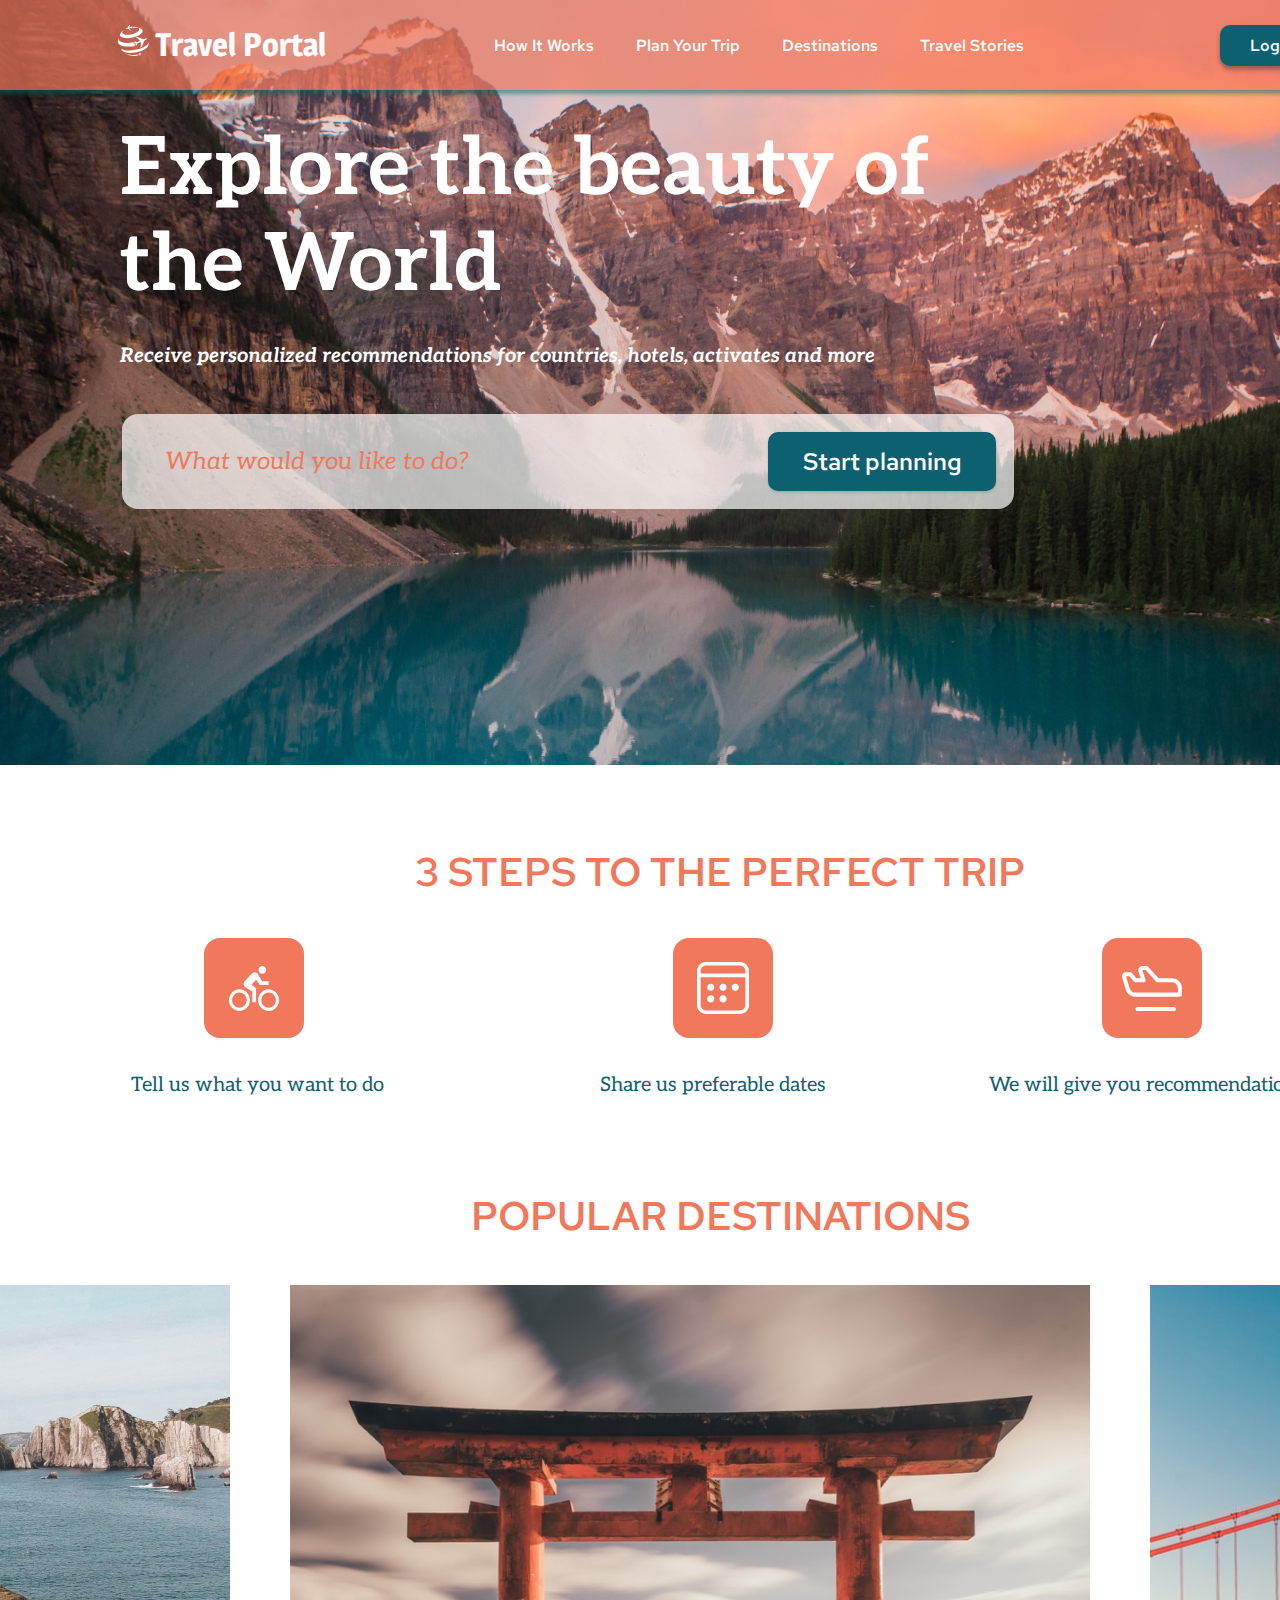
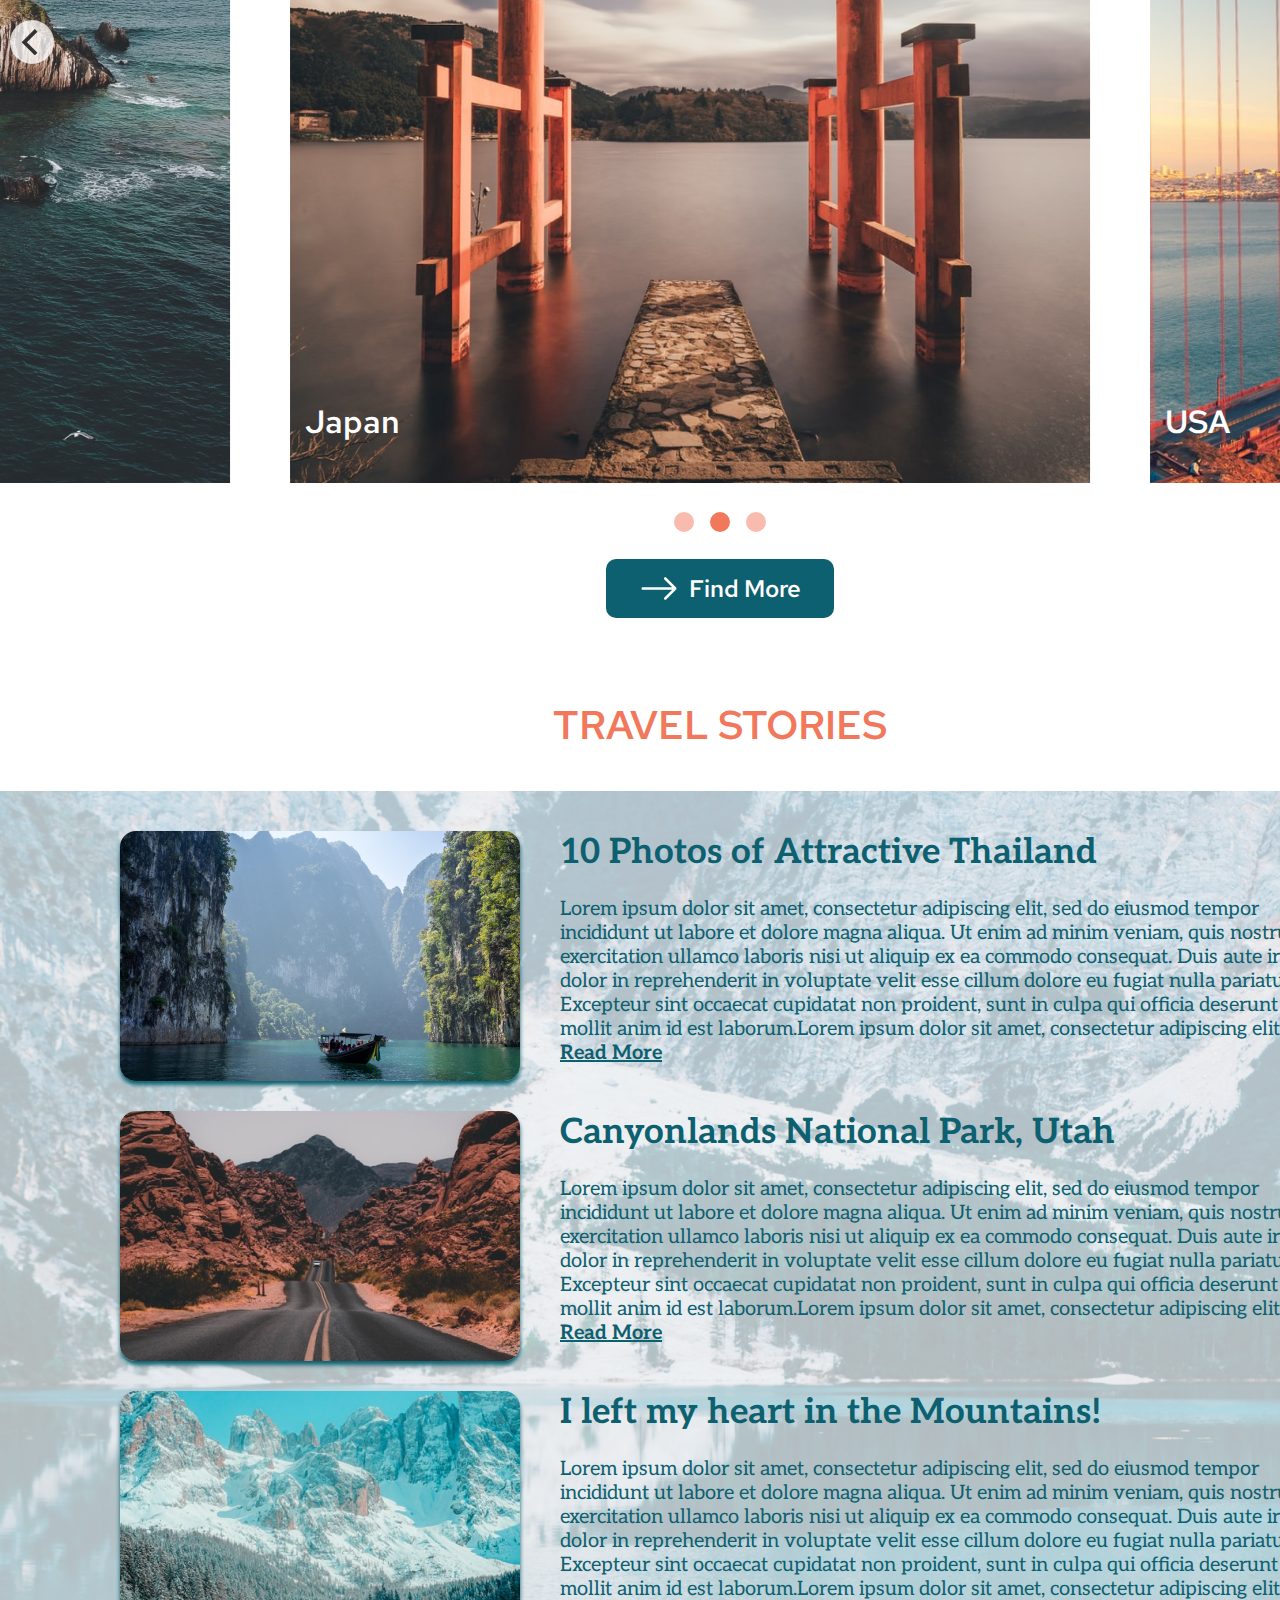
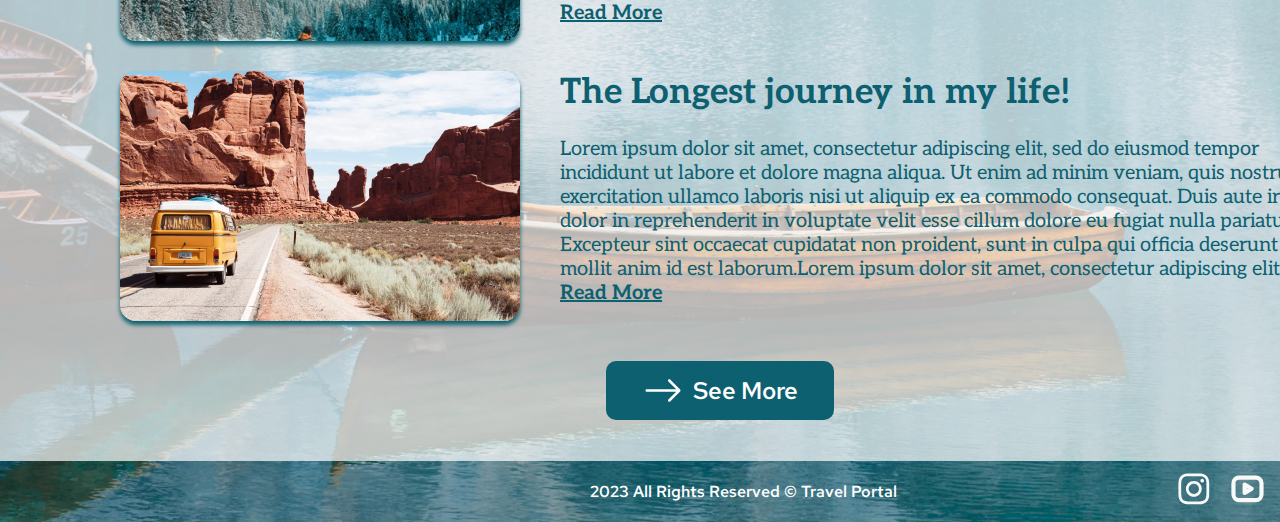
==== index.html @ 9f71432a "feat: add link to new page" ====
<!DOCTYPE html>
<html lang="en">
<head>
    <meta charset="UTF-8">
    <meta name="viewport" content="width=device-width, initial-scale=1.0">
    <title>Travel</title>
    <link rel="stylesheet" href="./css/style.css">
    <link rel="stylesheet" href="./css/flickity.css">
</head>
<body>
    <div class="wrapper">
        <header class="header">
            <div class="container header-container">
                <a href="https://hikiman.github.io/travel/" class="logo-link">
                    <img class="logo-svg" href="/#" src="./assets/icon/logo.svg" alt="logo">Travel Portal
                </a>
                <nav class="nav">
                    <ul class="nav-list">
                        <li class="nav-item"><a href="#preview" class="nav-link">How It Works</a></li>
                        <li class="nav-item"><a href="#steps" class="nav-link">Plan Your Trip</a></li>
                        <li class="nav-item"><a href="#destinations" class="nav-link">Destinations</a></li>
                        <li class="nav-item"><a href="#stories" class="nav-link">Travel Stories</a></li>
                    </ul>
                </nav>
                <button class="button button-login">Login</button>
            </div>
            <section class="section section-preview" id="preview">
                <div class="container-preview">
                    <h1 class="title">Explore the beauty of the World</h1>
                    <p class="sub-title">Receive personalized recommendations for countries, hotels, activates and more</p>
                    <form action="" class="form-plan">
                        <fieldset class="fieldset-plan">
                            <input class="input-plan" type="search" placeholder="What would you like to do?">
                            <button class="button button-plan" type="submit">Start planning</button>
                        </fieldset>
                    </form>
                </div>
            </section>
        </header>
        <main class="main">
            <div class="container main-container">
                <section class="section section-steps" id="steps">
                    <div class="steps-container">
                        <h2 class="title-section">3 STEPS TO THE PERFECT TRIP</h2>
                        <div class="steps-block">
                            <div class="step">
                                <img class="step-img rider-img" src="./assets/icon/rider.svg" alt="bicycler">
                                <p class="step-text">Tell us what you want to do</p>
                            </div>
                            <div class="step">
                                <img class="step-img calendar-img" src="./assets/icon/calendar.svg" alt="calendar">
                                <p class="step-text">Share us preferable dates </p>
                            </div>
                            <div class="step">
                                <img class="step-img airplane-img" src="./assets/icon/airplane.svg" alt="airplane">
                                <p class="step-text airplane-text">We will give you recommendations</p>
                            </div>
                        </div>
                    </div>
                </section>
                <section class="section section-destinations" id="destinations">
                    <div class="destinations-container">
                        <h2 class="title-section">POPULAR DESTINATIONS</h2>
                        <div class="carousel" data-flickity='{ "cellAlign": "center", "contain": true, "wrapAround": true, "initialIndex": 1 }'>
                            <div class="carousel-item"><p class="name-destination">Spain</p><img src="./assets/img/destination-spain.jpg" alt="Spain" class="carousel-img"></div>
                            <div class="carousel-item"><p class="name-destination">Japan</p><img src="./assets/img/destination-japan.jpg" alt="Japan" class="carousel-img"></div>                         
                            <div class="carousel-item"><p class="name-destination">USA</p><img src="./assets/img/destination-usa.jpg" alt="USA" class="carousel-img"></div>
                        </div>
                    </div>
                    <button class="button button-end-section" onclick="window.location.href = 'https://www.travel.ru/';">
                        <img src="./assets/icon/arrow.svg" alt="Arrow icon" class="arrow-img">Find More
                    </button>
                </section>
            </div>
        </main>
        <footer class="footer">
            <h2 class="title-section">TRAVEL STORIES</h2>
            <div class="container footer-container">
                <section class="section section-stories" id="stories">
                    <div class="story-block">
                        <img src="./assets/img/stories-thailand.jpg" alt="thailand photo" class="story-img">
                        <div class="story-text">
                            <h3 class="story-title">10 Photos of Attractive Thailand</h3>
                            <p class="story-paragraph">Lorem ipsum dolor sit amet, consectetur adipiscing elit, sed do eiusmod tempor incididunt ut labore et dolore magna aliqua. Ut enim ad minim veniam, quis nostrud exercitation ullamco laboris nisi ut aliquip ex ea commodo consequat. Duis aute irure dolor in reprehenderit in voluptate velit esse cillum dolore eu fugiat nulla pariatur. Excepteur sint occaecat cupidatat non proident, sunt in culpa qui officia deserunt mollit anim id est laborum.Lorem ipsum dolor sit amet, consectetur adipiscing elit... <a href="/info.html" class="link-stories"><b>Read More</b></a></p>
                        </div>
                    </div>
                    <div class="story-block">
                        <img src="./assets/img/stories-utah.jpg" alt="utah usa photo" class="story-img">
                        <div class="story-text">
                            <h3 class="story-title">Canyonlands National Park, Utah</h3>
                            <p class="story-paragraph">Lorem ipsum dolor sit amet, consectetur adipiscing elit, sed do eiusmod tempor incididunt ut labore et dolore magna aliqua. Ut enim ad minim veniam, quis nostrud exercitation ullamco laboris nisi ut aliquip ex ea commodo consequat. Duis aute irure dolor in reprehenderit in voluptate velit esse cillum dolore eu fugiat nulla pariatur. Excepteur sint occaecat cupidatat non proident, sunt in culpa qui officia deserunt mollit anim id est laborum.Lorem ipsum dolor sit amet, consectetur adipiscing elit... <a href="/info.html" class="link-stories"><b>Read More</b></a></p>
                        </div>
                    </div>
                    <div class="story-block">
                        <img src="./assets/img/stories-mountains.jpg" alt="snow mountains photo" class="story-img">
                        <div class="story-text">
                            <h3 class="story-title">I left my heart in the Mountains!</h3>
                            <p class="story-paragraph">Lorem ipsum dolor sit amet, consectetur adipiscing elit, sed do eiusmod tempor incididunt ut labore et dolore magna aliqua. Ut enim ad minim veniam, quis nostrud exercitation ullamco laboris nisi ut aliquip ex ea commodo consequat. Duis aute irure dolor in reprehenderit in voluptate velit esse cillum dolore eu fugiat nulla pariatur. Excepteur sint occaecat cupidatat non proident, sunt in culpa qui officia deserunt mollit anim id est laborum.Lorem ipsum dolor sit amet, consectetur adipiscing elit... <a href="/info.html" class="link-stories"><b>Read More</b></a></p>
                        </div>
                    </div>
                    <div class="story-block">
                        <img src="./assets/img/stories-journey.jpg" alt="journey photo" class="story-img">
                        <div class="story-text">
                            <h3 class="story-title">The Longest journey in my life!</h3>
                            <p class="story-paragraph">Lorem ipsum dolor sit amet, consectetur adipiscing elit, sed do eiusmod tempor incididunt ut labore et dolore magna aliqua. Ut enim ad minim veniam, quis nostrud exercitation ullamco laboris nisi ut aliquip ex ea commodo consequat. Duis aute irure dolor in reprehenderit in voluptate velit esse cillum dolore eu fugiat nulla pariatur. Excepteur sint occaecat cupidatat non proident, sunt in culpa qui officia deserunt mollit anim id est laborum.Lorem ipsum dolor sit amet, consectetur adipiscing elit... <a href="/info.html" class="link-stories"><b>Read More</b></a></p>
                        </div>
                    </div>
                    <button class="button button-end-section" onclick="window.location.href = 'https://www.travel.ru/';">
                        <img src="./assets/icon/arrow.svg" alt="Arrow icon" class="arrow-img">See More
                    </button>
                </section>
                <div class="true-footer">
                    <div class="empty-block"></div>
                    <div class="rights-footer">
                        <p class="rights-text">2023 All Rights Reserved © Travel Portal</p>
                    </div>
                    <div class="social-footer">
                        <a href="https://www.instagram.com/" class="link-social">
                            <img src="./assets/icon/instagram.svg" alt="instagram logo" class="social-item">
                        </a>
                        <a href="https://www.youtube.com/" class="link-social">
                            <img src="./assets/icon/youtube.svg" alt="youtube logo" class="social-item">
                        </a>
                        <a href="https://twitter.com/" class="link-social">
                            <img src="./assets/icon/twitter.svg" alt="twitter logo" class="social-item">
                        </a>
                    </div>
                </div>
            </div>
        </footer>
    </div>
    <div class="popup">
        <div class="popup-container">
            <div class="popup-form">
                <form action="/info.html" class="login-form">
                    <h2 class="title-login">Log in to your account</h2>
                    <button class="button signin-button facebook-button">
                        <img src="./assets/icon/Facebook Logo.svg" alt="facebook logo">Sign In with Facebook
                    </button>
                    <button class="button signin-button google-button">
                        <img src="./assets/icon/Google Logo.svg" alt="google logo" >Sign In with Google
                    </button>
                    <div class="lines-block">
                        <div class="line"></div>
                        <p class="line-text">or</p>
                        <div class="line"></div>
                    </div>
                    <div class="input-block">
                        <fieldset class="input-fieldset">
                            <label for="email" class="email-label">E-mail<br>
                                <input type="email" id="email" class="input-login">
                            </label>
                            <label for="password" class="password-label">Password<br>
                                <input type="password" id="" class="input-login">
                            </label>
                            <button type="submit" class="button signin-button button-submit">Sign In</button>
                            <div class="forgot-pass-block">
                                <a href="https://www.travel.ru/" class="forgot-pass-link">Forgot Your Password?</a>
                            </div>
                        </fieldset>  
                    </div>
                    <div class="line solid-line"></div>
                    <div class="register-block">
                        <p class="register-text">
                            Don’t have an account?<a href="https://www.travel.ru/" class="register-link"> Register</a>
                        </p>
                    </div>
                </form>
            </div>
        </div>
    </div>
    <script src="./js/flickity.pkgd.min.js"></script>
    <script src="./js/popup.js"></script>
</body>
</html>
---- css/style.css ----
/* aleo-regular - latin */
@font-face {
    font-display: swap; /* Check https://developer.mozilla.org/en-US/docs/Web/CSS/@font-face/font-display for other options. */
    font-family: 'Aleo';
    font-style: normal;
    font-weight: 400;
    src: url('../assets/fonts/aleo-v12-latin-regular.woff2') format('woff2'); /* Chrome 36+, Opera 23+, Firefox 39+, Safari 12+, iOS 10+ */
  }
  /* aleo-italic - latin */
  @font-face {
    font-display: swap; /* Check https://developer.mozilla.org/en-US/docs/Web/CSS/@font-face/font-display for other options. */
    font-family: 'Aleo';
    font-style: italic;
    font-weight: 400;
    src: url('../assets/fonts/aleo-v12-latin-italic.woff2') format('woff2'); /* Chrome 36+, Opera 23+, Firefox 39+, Safari 12+, iOS 10+ */
  }
  /* aleo-700 - latin */
  @font-face {
    font-display: swap; /* Check https://developer.mozilla.org/en-US/docs/Web/CSS/@font-face/font-display for other options. */
    font-family: 'Aleo';
    font-style: normal;
    font-weight: 700;
    src: url('../assets/fonts/aleo-v12-latin-700.woff2') format('woff2'); /* Chrome 36+, Opera 23+, Firefox 39+, Safari 12+, iOS 10+ */
  }
  /* aleo-700italic - latin */
  @font-face {
    font-display: swap; /* Check https://developer.mozilla.org/en-US/docs/Web/CSS/@font-face/font-display for other options. */
    font-family: 'Aleo';
    font-style: italic;
    font-weight: 700;
    src: url('../assets/fonts/aleo-v12-latin-700italic.woff2') format('woff2'); /* Chrome 36+, Opera 23+, Firefox 39+, Safari 12+, iOS 10+ */
  }
  /* red-hat-text-500 - latin */
@font-face {
    font-display: swap; /* Check https://developer.mozilla.org/en-US/docs/Web/CSS/@font-face/font-display for other options. */
    font-family: 'Red Hat Text';
    font-style: normal;
    font-weight: 500;
    src: url('../assets/fonts/red-hat-text-v13-latin-500.woff2') format('woff2'); /* Chrome 36+, Opera 23+, Firefox 39+, Safari 12+, iOS 10+ */
  }
  /* magra-700 - latin */
@font-face {
    font-display: swap; /* Check https://developer.mozilla.org/en-US/docs/Web/CSS/@font-face/font-display for other options. */
    font-family: 'Magra';
    font-style: normal;
    font-weight: 700;
    src: url('../assets/fonts/magra-v14-latin-700.woff2') format('woff2'); /* Chrome 36+, Opera 23+, Firefox 39+, Safari 12+, iOS 10+ */
  }
/* Basic Styling */
* {
  box-sizing: border-box;
}

body {
  margin: 0;
  padding: 0;
  border: 0;
  min-height: 100vh;
}

.wrapper {
  display: flex;
  flex-flow: column wrap;
  align-items: center;
  font-family: Red Hat Text;
}

.container {
  max-width: 1440px;
}

/* Header Styling */

.header {
  width: 1440px;
  background: url(../assets/img/higher-background.jpg), lightgray -136px -141.277px / 112.222% 160.816% no-repeat;
  background-size: cover;
}

.header-container {
  display: flex;
  justify-content: center;
  align-items: center;
  height: 90px;
  background-color: rgba(242, 120, 92, 0.70);
  box-shadow: 0px 4px 4px 0px rgba(13, 96, 111, 0.50);
  color: #ffffff;
}
.logo-link {
  position: relative;
  bottom: 5px;
  right: 60px;
  display: flex;
  width: 216px;
  height: 31px;
  color: #FFF;
  font-family: Magra;
  font-size: 32px;
  font-style: normal;
  font-weight: 600;
  line-height: normal;
  text-decoration: none;
}
.logo-svg {
  margin-right: 6px;
}
.nav-list {
  position: relative;
  left: 60px;
  display: flex;
  justify-content: center;
  list-style-type: none;
  
}

.nav-item {
  margin-right: 42px;
}

.nav-item:last-child {
  margin-right: 196px;
}

.nav-link {
  color:#FFF;
  font-size: 16px;
  font-style: normal;
  font-weight: 500;
  line-height: normal;
  text-decoration: none;
}

.logo-link:active, .nav-link:active, .button:active { /* Activated links and buttons style */
  opacity: .75;
}

.button { /* General button properties */
  border: none;
  border-radius: 10px;
  background: #0D606F;
  text-align: center;
  color: #FFF;
  font-family: Red Hat Text;
}

.button-login {
  position: relative;
  left: 60px;
  width: 103px;
  padding: 10px 30px;
  box-shadow: 0px 2px 3px 0px rgba(13, 96, 111, 0.16), 0px 4px 4px 0px rgba(0, 0, 0, 0.25);
  font-size: 16px;
  font-style: normal;
  font-weight: 500;
  line-height: normal;
}

.section-preview {
  display: flex;
  flex-flow:column wrap;
  height: 675px;
  font-family: Aleo;

}
.container-preview {
  width: 892px;
  height: 422px;
  margin: 32px 428px 221px 120px;
}

.title {
  margin: 0 auto 30px;
  max-width: 892px;
  color: #FFF;
  font-size: 80px;
  font-style: normal;
  font-weight: 700;
  line-height: 96px;
}

.sub-title {
  margin: 0 auto 46px;
  color: #FFF;
  font-size: 20px;
  font-style: italic;
  font-weight: 700;
  line-height: normal;
}

::placeholder { /* Chrome, Firefox, Opera, Safari 10.1+ */
  color: #F2785C;
  opacity: 1; /* Firefox */
  position: relative;
  left: 41px;
}

:-ms-input-placeholder { /* Internet Explorer 10-11 */
  color: #F2785C;
}

::-ms-input-placeholder { /* Microsoft Edge */
  color: #F2785C;
}

.fieldset-plan {
  display: flex;
  align-items: center;
  padding: 0;
  border: none;
}
.input-plan {
  display: flex;
  width: 892px;
  height: 95px;
  flex-shrink: 0;
  border: none;
  border-radius: 16px;
  background: rgba(255, 255, 255, 0.70);
  color: #F2785C;
  font-family: Aleo;
  font-size: 24px;
  font-style: italic;
  font-weight: 400;
  line-height: normal;
}

.button-plan {
  position: relative;
  right: 246px;
  display: flex;
  width: 228px;
  height: 59px;
  padding: 10px 32px;
  justify-content: center;
  align-items: center;
  gap: 10px;
  flex-shrink: 0;
  color: #FFF;
  font-size: 24px;
  font-style: normal;
  font-weight: 500;
  line-height: normal;
  box-shadow: 0px 2px 3px 0px rgba(13, 96, 111, 0.16), 0px 0px 3px 0px rgba(13, 96, 111, 0.08);
}

/* Styling main sections */

.main {
  width:1440px;
}
.section-steps {
  height: 424px;
  background-color: #FFF;
}

.steps-container {
  position: relative;
  left: 131px;
  top: 80px;
  width: 1177px;
  height: 247px;
}

.title-section {
  margin: 0 auto 40px;
  color: #F2785C;
  text-align: center;
  font-family: Red Hat Text;
  font-size: 40px;
  font-style: normal;
  font-weight: 500;
  line-height: normal;
}

.steps-block {
  display: flex;
}

.step-img {
  margin: 0 296px 30px 73px;
}

.airplane-img {
  position:relative;
  right: 40px;
}

.step-text {
  margin: 0;
  color: #0D606F;
  font-family: Aleo;
  font-size: 20px;
  font-style: normal;
  font-weight: 400;
  line-height: normal;
}

.airplane-text {
  position: relative;
  right: 80px;
}

.section-destinations {
  height: 1029px;
}

.destinations-container {
  height: 930px;
}

.destinations-container .title-section {
  margin-bottom: 0;
}

.carousel {
  height: 800px;
}

.carousel-item {
  margin-left:0;
}

.carousel-img {
  margin-right: 60px;
}

.name-destination {
  position: relative;
  top: 758px;
  left: 15px;
  margin: 0;
  padding: 0;
  color: #FFF;
  font-family: Red Hat Text;
  font-size: 32px;
  font-style: normal;
  font-weight: 500;
  line-height: normal;
}

.button-end-section {
  display: flex;
  justify-content: center;
  align-items: center;
  margin: 40px auto 0;
  width: 228px;
  height: 59px;
  font-size: 24px;
  font-style: normal;
  font-weight: 500;
  line-height: normal;
}

.arrow-img {
  margin-right: 10px;
}

/* Footer + last section styling */

.footer .title-section {
  margin-top: 80px;
}

.footer-container {
  width: 1440px;
  height: 1331px;
  background: url(../assets/img/lower-background.jpg),lightgray 0px -619.46px / 100% 162.428% no-repeat;
  background-size: cover;
}

.section-stories {
  height: 1270px;
  background-color: rgba(255, 255, 255, 0.70);
}

.story-block {
  display: flex;
  flex-flow: row nowrap;
  margin: 0 125px 30px 120px;
  width: 1200px;
  height: 250px;
}

.story-text {
  margin-left: 40px;
  color: #0D606F;
  font-family: Aleo;
  font-style: normal;
  line-height: normal;
  font-weight: 400;
}

.story-title {
  font-size: 35px;
  margin: 0 auto 24px;
}

.story-img {
  border-radius: 16px;
  box-shadow: 0px 4px 4px 0px #0D606F;
}
.story-block {
  position: relative;
  top: 40px;
}

.story-paragraph {
  width: 760px;
  height: 184px;
  font-size: 20px;
  margin: 0 auto 0;
}

.link-stories {
  color: #0D606F;
}

.section-stories .button-end-section {
  position: relative;
  top: 40px;
}

.true-footer {
  display: flex;
  align-items: center;
  height: 61px;
}

.empty-block {
  width: 590px;
  height: 61px;
}

.rights-footer {
  width: 320px;
  margin-right: 268px;
}
.rights-text {
  width: 320px;
  color: #FFF;
  font-family: Red Hat Text;
  font-size: 16px;
  font-style: normal;
  font-weight: 500;
  line-height: normal;
}

.social-footer {
  display: flex;
  flex-flow: row nowrap;
  align-items: center;
  width: 141px;
  height: 34px; 
}

.social-item {
  margin-right: 20px;
}

.popup {
  position: fixed;
  top: 0;
  left: 0;
  width: 100%;
  height: 100%;
  background-color: rgba(0, 0, 0, 0.8);
  opacity: 0;
  visibility: hidden;
  transition: all 0.8s ease 0s;
  pointer-events: none;
}

.popup.open {
  opacity: 1;
  visibility: visible;
  pointer-events: all;
}

.popup-container {
  min-height: 100%;
  display: flex; 
  align-items: center;
  justify-content: center;
}

.login-form {
  width: 560px;
}

.popup-form {
  display: flex;
  flex-direction: column;
  align-items: center;
  width: 650px;
  height: 660px;
  border-radius: 16px;
  background: linear-gradient(180deg, #FFF 0%, #6ba0a8 100%);
  box-shadow: 0px 4px 4px 0px rgba(0, 0, 0, 0.25);
  color: #0D606F;
  font-family: Aleo;
}

.title-login {
  margin: 25px auto 30px;
  font-size: 32px;
  font-style: normal;
  font-weight: 700;
  line-height: normal;
  text-align: center;
}

.signin-button {
  display: flex;
  justify-content: center;
  align-items: center;
  gap: 15px;
  width: 560px;
  height: 56px;
  border: none;
  border-radius: 10px;
  box-shadow: 0px 2px 3px 0px rgba(13, 96, 111, 0.16), 0px 0px 3px 0px rgba(13, 96, 111, 0.08);
  font-family: Red Hat Text;
  font-size: 20px;
  font-style: normal;
  font-weight: 400;
  line-height: normal;
}

.facebook-button {
  margin-bottom: 20px;
  background: #1877F2;
  color: #FFF;
}

.google-button {
  margin-bottom: 30px;
  background: #FFF;
  color: #0D606F;
}

.lines-block {
  width: 560px;
  height: 24px;
  margin-bottom: 10px;
  display: flex;
  align-items: center;
}

.line {
  width: 261px;
  height: 1px;
  background: rgba(13, 96, 111, 0.50);
}

.line-text {
  width: 20px;
  margin: 0 9px 0;
  color: rgba(13, 96, 111, 0.50);
  font-family: Aleo;
  font-size: 20px;
  font-style: normal;
  font-weight: 700;
  line-height: normal;
}

.input-block {
  display: flex;
  flex-direction: column;
}

.input-fieldset {
  border: none;
  padding: 0;
}

.email-label, .password-label {
  display: block;
  margin: 0 auto 20px;
}

.input-login {
  margin: 5px 0 0 0;
  width: 560px;
  height: 54px;
  border: none;
  border-radius: 10px;
  background: #FFF;
  box-shadow: 0px 2px 3px 0px rgba(13, 96, 111, 0.16) inset, 0px 0px 3px 0px rgba(13, 96, 111, 0.08) inset;
}

.button-submit {
  position: relative;
  top: 5px;
}

.forgot-pass-block {
  display: flex;
  justify-content: center;
  margin: 20px auto 26px;
}

.forgot-pass-link {
  color: #0D606F;
  text-shadow: 0px 2px 3px 0px rgba(255, 255, 255, 0.16);
  font-family: Aleo;
  font-size: 15px;
  font-style: normal;
  font-weight: 700;
  line-height: normal;
  text-decoration-line: underline;
}

.solid-line {
  width: 560px;
  background: rgba(13, 96, 111, 0.50);
}

.register-block {
  display: flex;
  justify-content: center;
}

.register-link {
  color: rgba(13, 96, 111, 0.50);
  text-shadow: 0px 2px 3px 0px rgba(255, 255, 255, 0.16);
  font-family: Aleo;
  font-size: 15px;
  font-style: normal;
  font-weight: 700;
  line-height: normal;
}
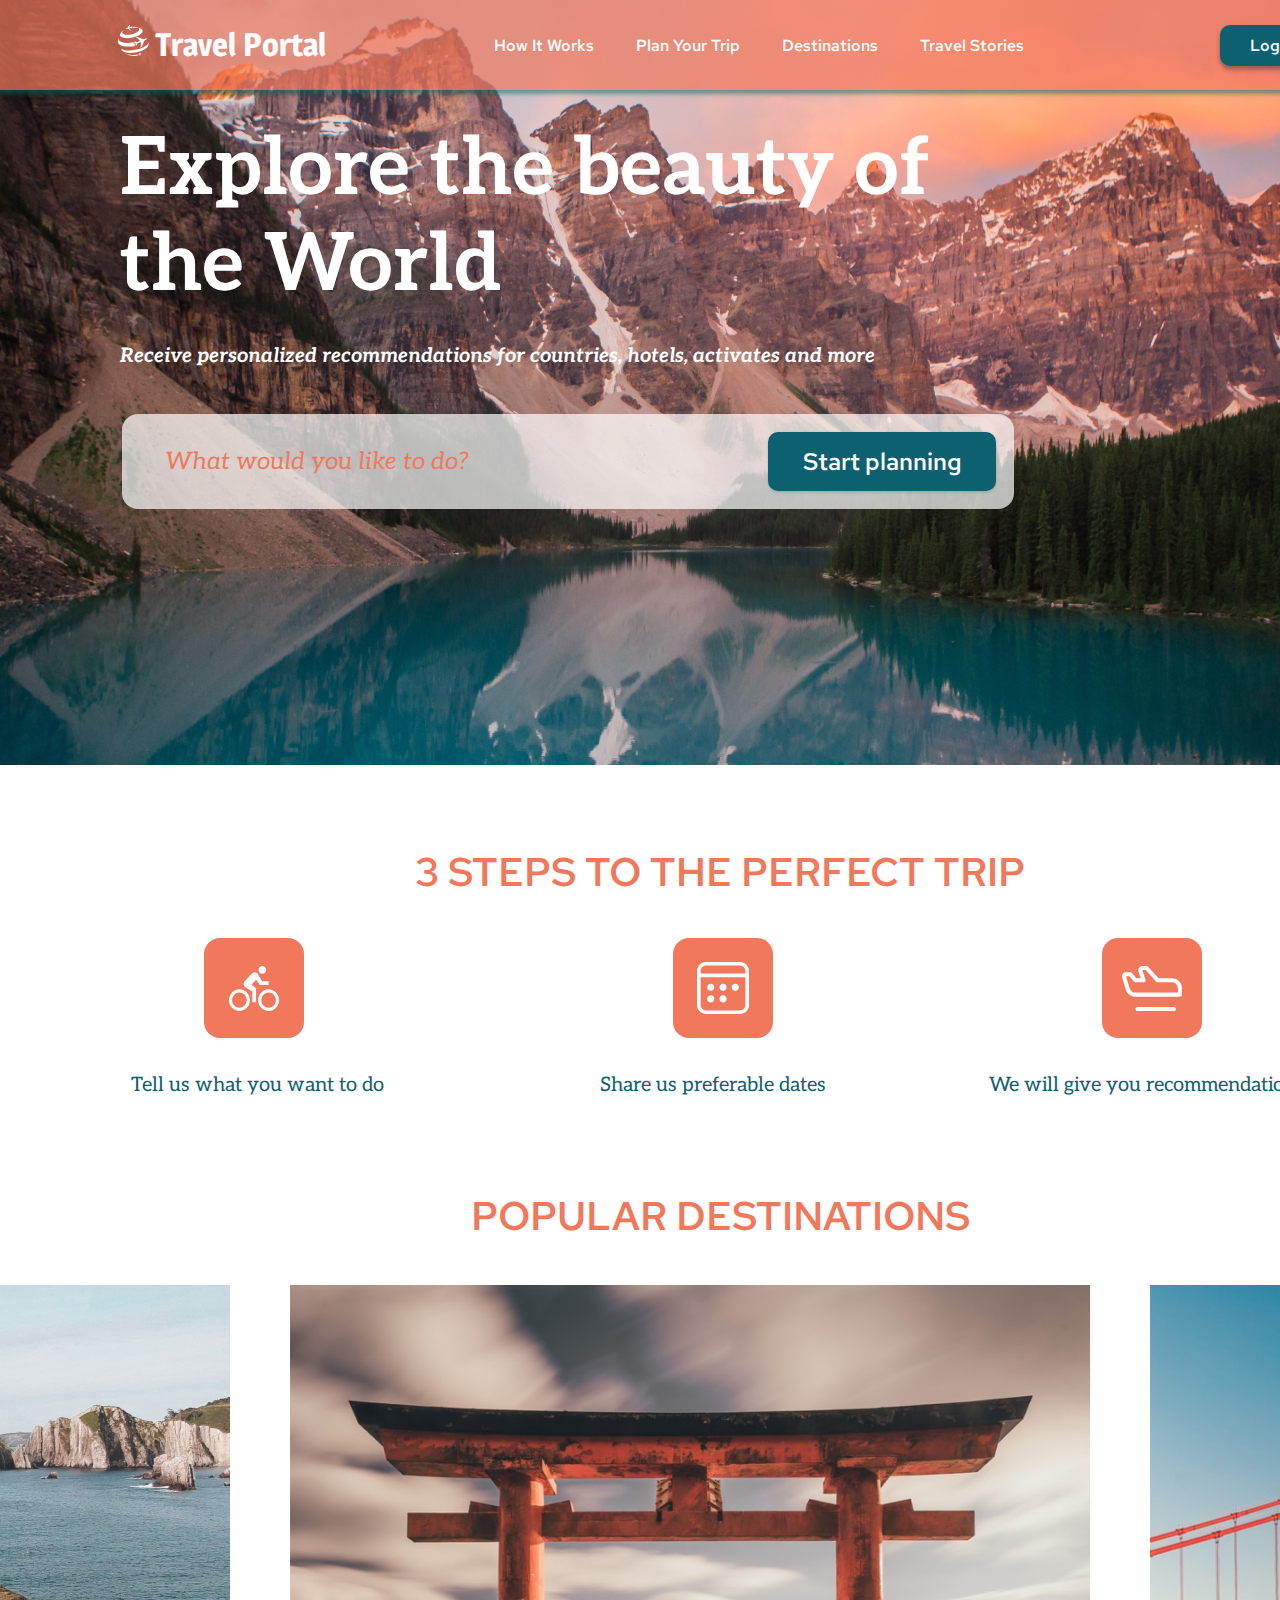
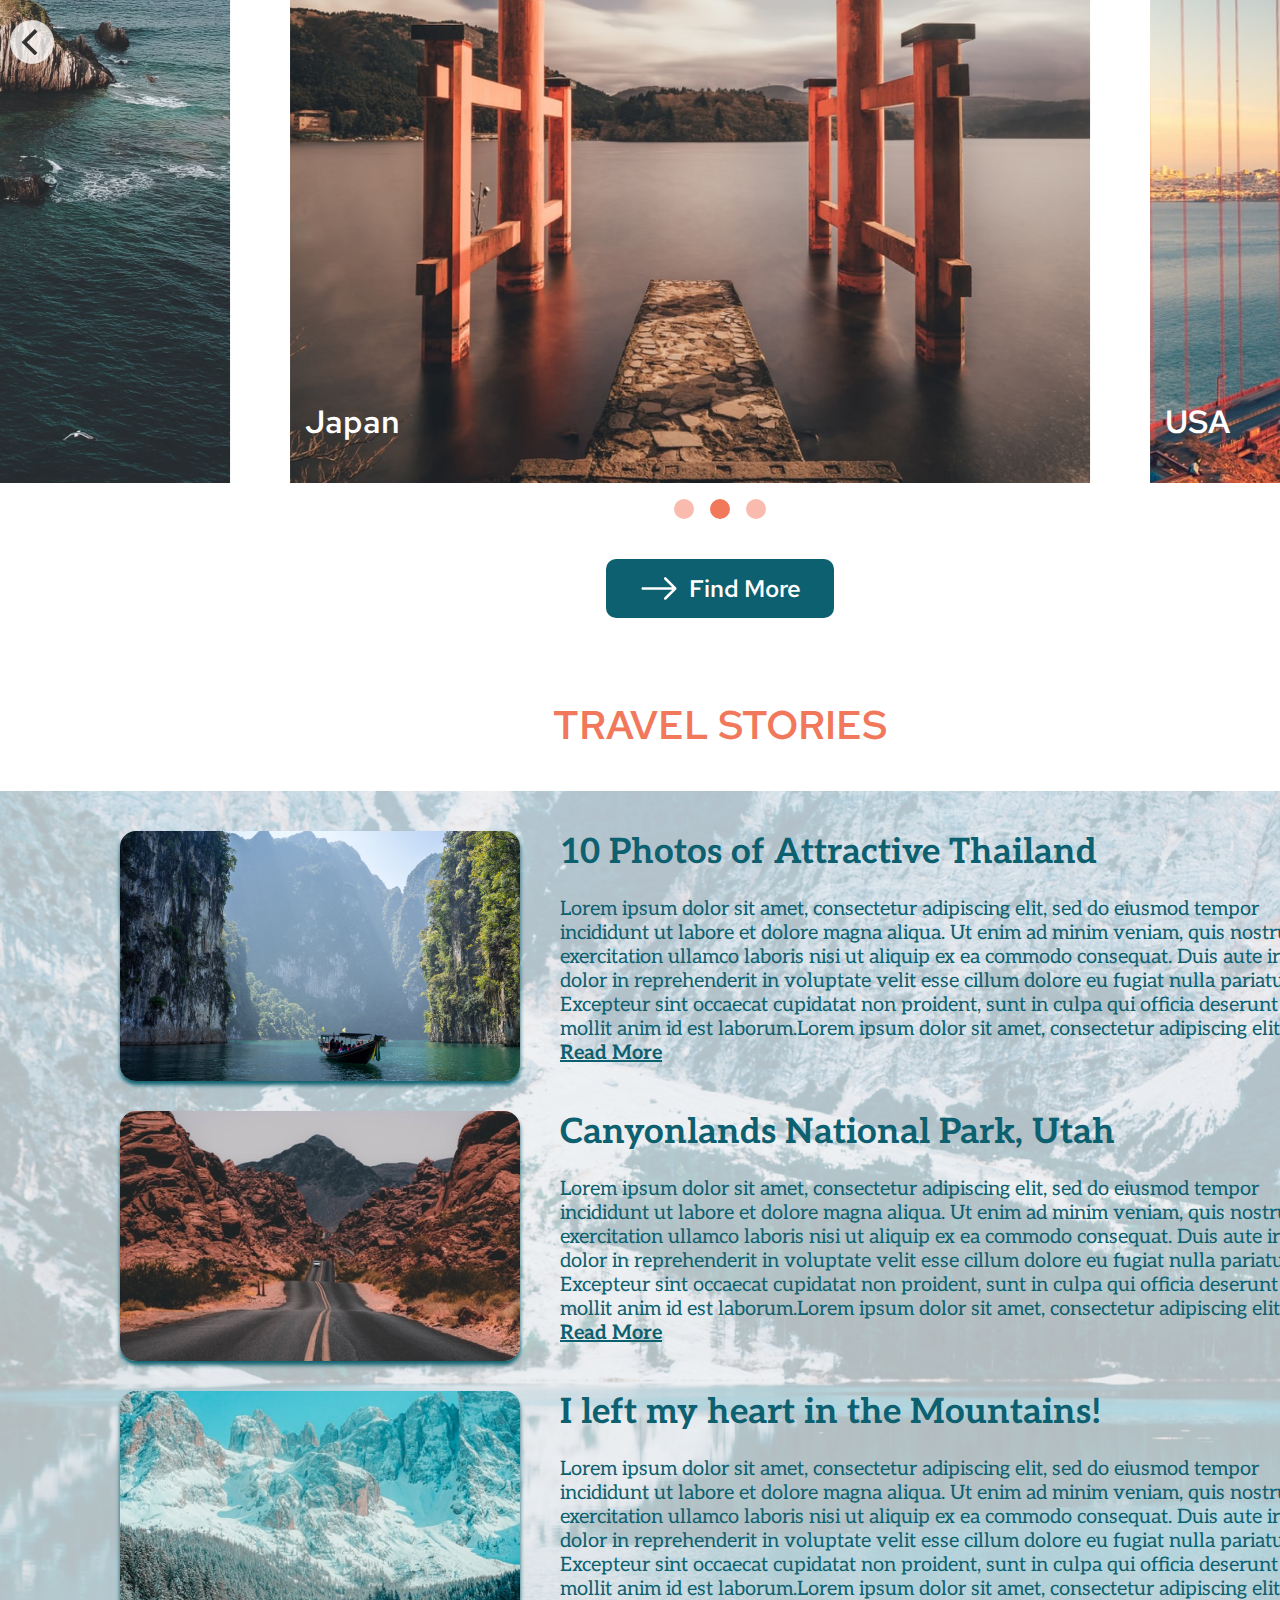
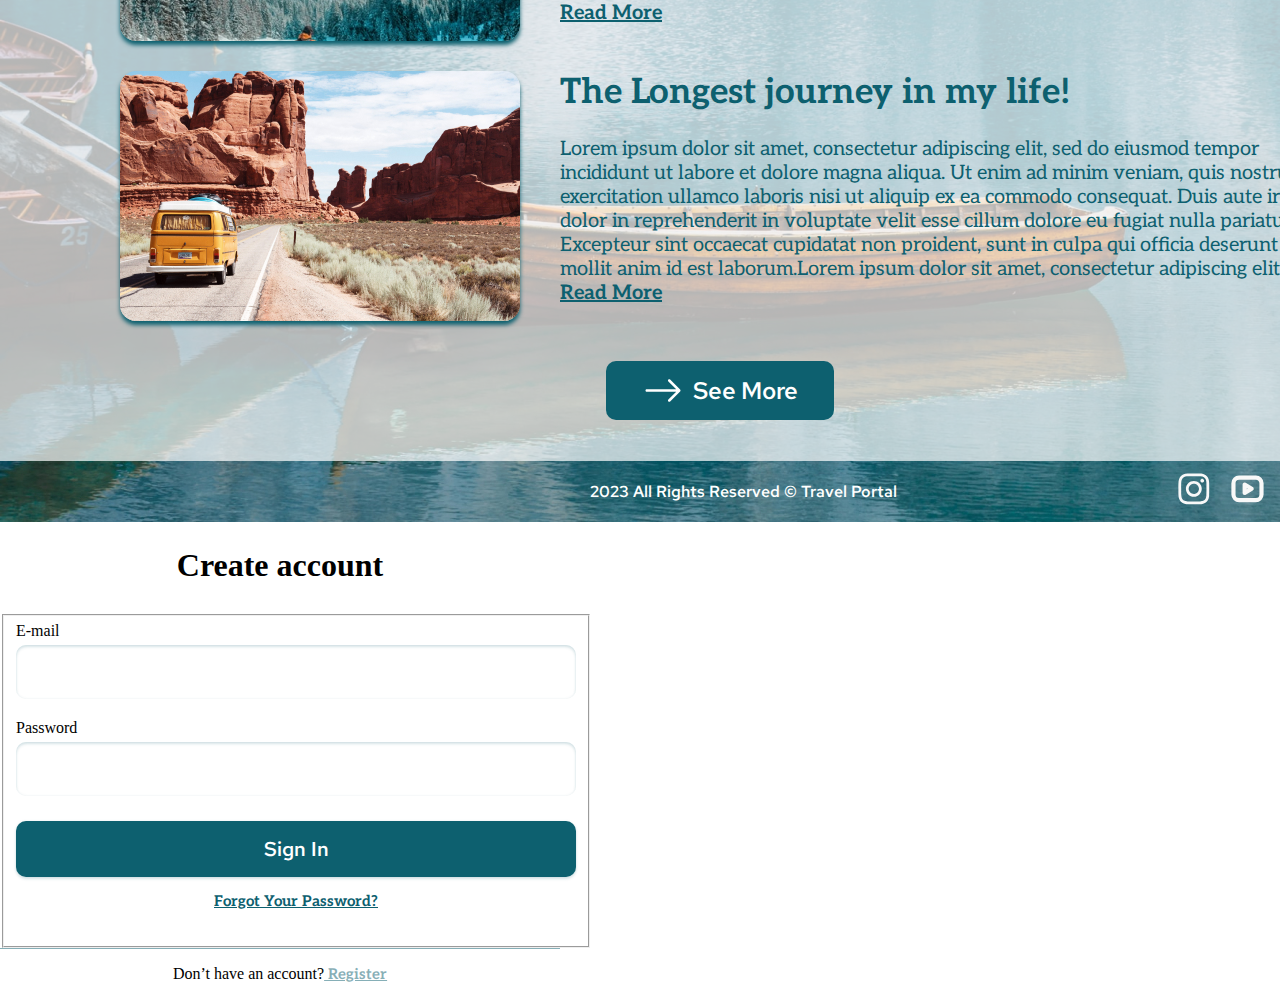
==== commit c9037725: "feat: add new pop-up" ====
--- a/index.html
+++ b/index.html
@@ -67,7 +67,7 @@
                             <div class="carousel-item"><p class="name-destination">USA</p><img src="./assets/img/destination-usa.jpg" alt="USA" class="carousel-img"></div>
                         </div>
                     </div>
-                    <button class="button button-end-section" onclick="window.location.href = 'https://www.travel.ru/';">
+                    <button class="button button-end-section" onclick="window.location.href = './info/info.html';">
                         <img src="./assets/icon/arrow.svg" alt="Arrow icon" class="arrow-img">Find More
                     </button>
                 </section>
@@ -81,31 +81,31 @@
                         <img src="./assets/img/stories-thailand.jpg" alt="thailand photo" class="story-img">
                         <div class="story-text">
                             <h3 class="story-title">10 Photos of Attractive Thailand</h3>
-                            <p class="story-paragraph">Lorem ipsum dolor sit amet, consectetur adipiscing elit, sed do eiusmod tempor incididunt ut labore et dolore magna aliqua. Ut enim ad minim veniam, quis nostrud exercitation ullamco laboris nisi ut aliquip ex ea commodo consequat. Duis aute irure dolor in reprehenderit in voluptate velit esse cillum dolore eu fugiat nulla pariatur. Excepteur sint occaecat cupidatat non proident, sunt in culpa qui officia deserunt mollit anim id est laborum.Lorem ipsum dolor sit amet, consectetur adipiscing elit... <a href="/info.html" class="link-stories"><b>Read More</b></a></p>
+                            <p class="story-paragraph">Lorem ipsum dolor sit amet, consectetur adipiscing elit, sed do eiusmod tempor incididunt ut labore et dolore magna aliqua. Ut enim ad minim veniam, quis nostrud exercitation ullamco laboris nisi ut aliquip ex ea commodo consequat. Duis aute irure dolor in reprehenderit in voluptate velit esse cillum dolore eu fugiat nulla pariatur. Excepteur sint occaecat cupidatat non proident, sunt in culpa qui officia deserunt mollit anim id est laborum.Lorem ipsum dolor sit amet, consectetur adipiscing elit... <a href="./info/info.html" class="link-stories"><b>Read More</b></a></p>
                         </div>
                     </div>
                     <div class="story-block">
                         <img src="./assets/img/stories-utah.jpg" alt="utah usa photo" class="story-img">
                         <div class="story-text">
                             <h3 class="story-title">Canyonlands National Park, Utah</h3>
-                            <p class="story-paragraph">Lorem ipsum dolor sit amet, consectetur adipiscing elit, sed do eiusmod tempor incididunt ut labore et dolore magna aliqua. Ut enim ad minim veniam, quis nostrud exercitation ullamco laboris nisi ut aliquip ex ea commodo consequat. Duis aute irure dolor in reprehenderit in voluptate velit esse cillum dolore eu fugiat nulla pariatur. Excepteur sint occaecat cupidatat non proident, sunt in culpa qui officia deserunt mollit anim id est laborum.Lorem ipsum dolor sit amet, consectetur adipiscing elit... <a href="/info.html" class="link-stories"><b>Read More</b></a></p>
+                            <p class="story-paragraph">Lorem ipsum dolor sit amet, consectetur adipiscing elit, sed do eiusmod tempor incididunt ut labore et dolore magna aliqua. Ut enim ad minim veniam, quis nostrud exercitation ullamco laboris nisi ut aliquip ex ea commodo consequat. Duis aute irure dolor in reprehenderit in voluptate velit esse cillum dolore eu fugiat nulla pariatur. Excepteur sint occaecat cupidatat non proident, sunt in culpa qui officia deserunt mollit anim id est laborum.Lorem ipsum dolor sit amet, consectetur adipiscing elit... <a href="./info/info.html" class="link-stories"><b>Read More</b></a></p>
                         </div>
                     </div>
                     <div class="story-block">
                         <img src="./assets/img/stories-mountains.jpg" alt="snow mountains photo" class="story-img">
                         <div class="story-text">
                             <h3 class="story-title">I left my heart in the Mountains!</h3>
-                            <p class="story-paragraph">Lorem ipsum dolor sit amet, consectetur adipiscing elit, sed do eiusmod tempor incididunt ut labore et dolore magna aliqua. Ut enim ad minim veniam, quis nostrud exercitation ullamco laboris nisi ut aliquip ex ea commodo consequat. Duis aute irure dolor in reprehenderit in voluptate velit esse cillum dolore eu fugiat nulla pariatur. Excepteur sint occaecat cupidatat non proident, sunt in culpa qui officia deserunt mollit anim id est laborum.Lorem ipsum dolor sit amet, consectetur adipiscing elit... <a href="/info.html" class="link-stories"><b>Read More</b></a></p>
+                            <p class="story-paragraph">Lorem ipsum dolor sit amet, consectetur adipiscing elit, sed do eiusmod tempor incididunt ut labore et dolore magna aliqua. Ut enim ad minim veniam, quis nostrud exercitation ullamco laboris nisi ut aliquip ex ea commodo consequat. Duis aute irure dolor in reprehenderit in voluptate velit esse cillum dolore eu fugiat nulla pariatur. Excepteur sint occaecat cupidatat non proident, sunt in culpa qui officia deserunt mollit anim id est laborum.Lorem ipsum dolor sit amet, consectetur adipiscing elit... <a href="./info/info.html" class="link-stories"><b>Read More</b></a></p>
                         </div>
                     </div>
                     <div class="story-block">
                         <img src="./assets/img/stories-journey.jpg" alt="journey photo" class="story-img">
                         <div class="story-text">
                             <h3 class="story-title">The Longest journey in my life!</h3>
-                            <p class="story-paragraph">Lorem ipsum dolor sit amet, consectetur adipiscing elit, sed do eiusmod tempor incididunt ut labore et dolore magna aliqua. Ut enim ad minim veniam, quis nostrud exercitation ullamco laboris nisi ut aliquip ex ea commodo consequat. Duis aute irure dolor in reprehenderit in voluptate velit esse cillum dolore eu fugiat nulla pariatur. Excepteur sint occaecat cupidatat non proident, sunt in culpa qui officia deserunt mollit anim id est laborum.Lorem ipsum dolor sit amet, consectetur adipiscing elit... <a href="/info.html" class="link-stories"><b>Read More</b></a></p>
-                        </div>
-                    </div>
-                    <button class="button button-end-section" onclick="window.location.href = 'https://www.travel.ru/';">
+                            <p class="story-paragraph">Lorem ipsum dolor sit amet, consectetur adipiscing elit, sed do eiusmod tempor incididunt ut labore et dolore magna aliqua. Ut enim ad minim veniam, quis nostrud exercitation ullamco laboris nisi ut aliquip ex ea commodo consequat. Duis aute irure dolor in reprehenderit in voluptate velit esse cillum dolore eu fugiat nulla pariatur. Excepteur sint occaecat cupidatat non proident, sunt in culpa qui officia deserunt mollit anim id est laborum.Lorem ipsum dolor sit amet, consectetur adipiscing elit... <a href="./info/info.html" class="link-stories"><b>Read More</b></a></p>
+                        </div>
+                    </div>
+                    <button class="button button-end-section" onclick="window.location.href = './info/info.html';">
                         <img src="./assets/icon/arrow.svg" alt="Arrow icon" class="arrow-img">See More
                     </button>
                 </section>
@@ -132,7 +132,7 @@
     <div class="popup">
         <div class="popup-container">
             <div class="popup-form">
-                <form action="/info.html" class="login-form">
+                <form action="./info/info.html" class="login-form">
                     <h2 class="title-login">Log in to your account</h2>
                     <button class="button signin-button facebook-button">
                         <img src="./assets/icon/Facebook Logo.svg" alt="facebook logo">Sign In with Facebook
@@ -155,7 +155,36 @@
                             </label>
                             <button type="submit" class="button signin-button button-submit">Sign In</button>
                             <div class="forgot-pass-block">
-                                <a href="https://www.travel.ru/" class="forgot-pass-link">Forgot Your Password?</a>
+                                <a href="/info/info.html" class="forgot-pass-link">Forgot Your Password?</a>
+                            </div>
+                        </fieldset>  
+                    </div>
+                    <div class="line solid-line"></div>
+                    <div class="register-block">
+                        <p class="register-text">
+                            Don’t have an account?<a href="https://www.travel.ru/" class="register-link"> Register</a>
+                        </p>
+                    </div>
+                </form>
+            </div>
+        </div>
+    </div>
+    <div class="popup2">
+        <div class="popup2-container">
+            <div class="popup2-form">
+                <form action="./info/info.html" class="login-form">
+                    <h2 class="title-login">Create account</h2>
+                    <div class="input-block">
+                        <fieldset class="input-fieldset2">
+                            <label for="email" class="email-label">E-mail<br>
+                                <input type="email" id="email" class="input-login">
+                            </label>
+                            <label for="password" class="password-label">Password<br>
+                                <input type="password" id="" class="input-login">
+                            </label>
+                            <button type="submit" class="button signin-button button-submit">Sign In</button>
+                            <div class="forgot-pass-block">
+                                <a href="/info/info.html" class="forgot-pass-link">Forgot Your Password?</a>
                             </div>
                         </fieldset>  
                     </div>
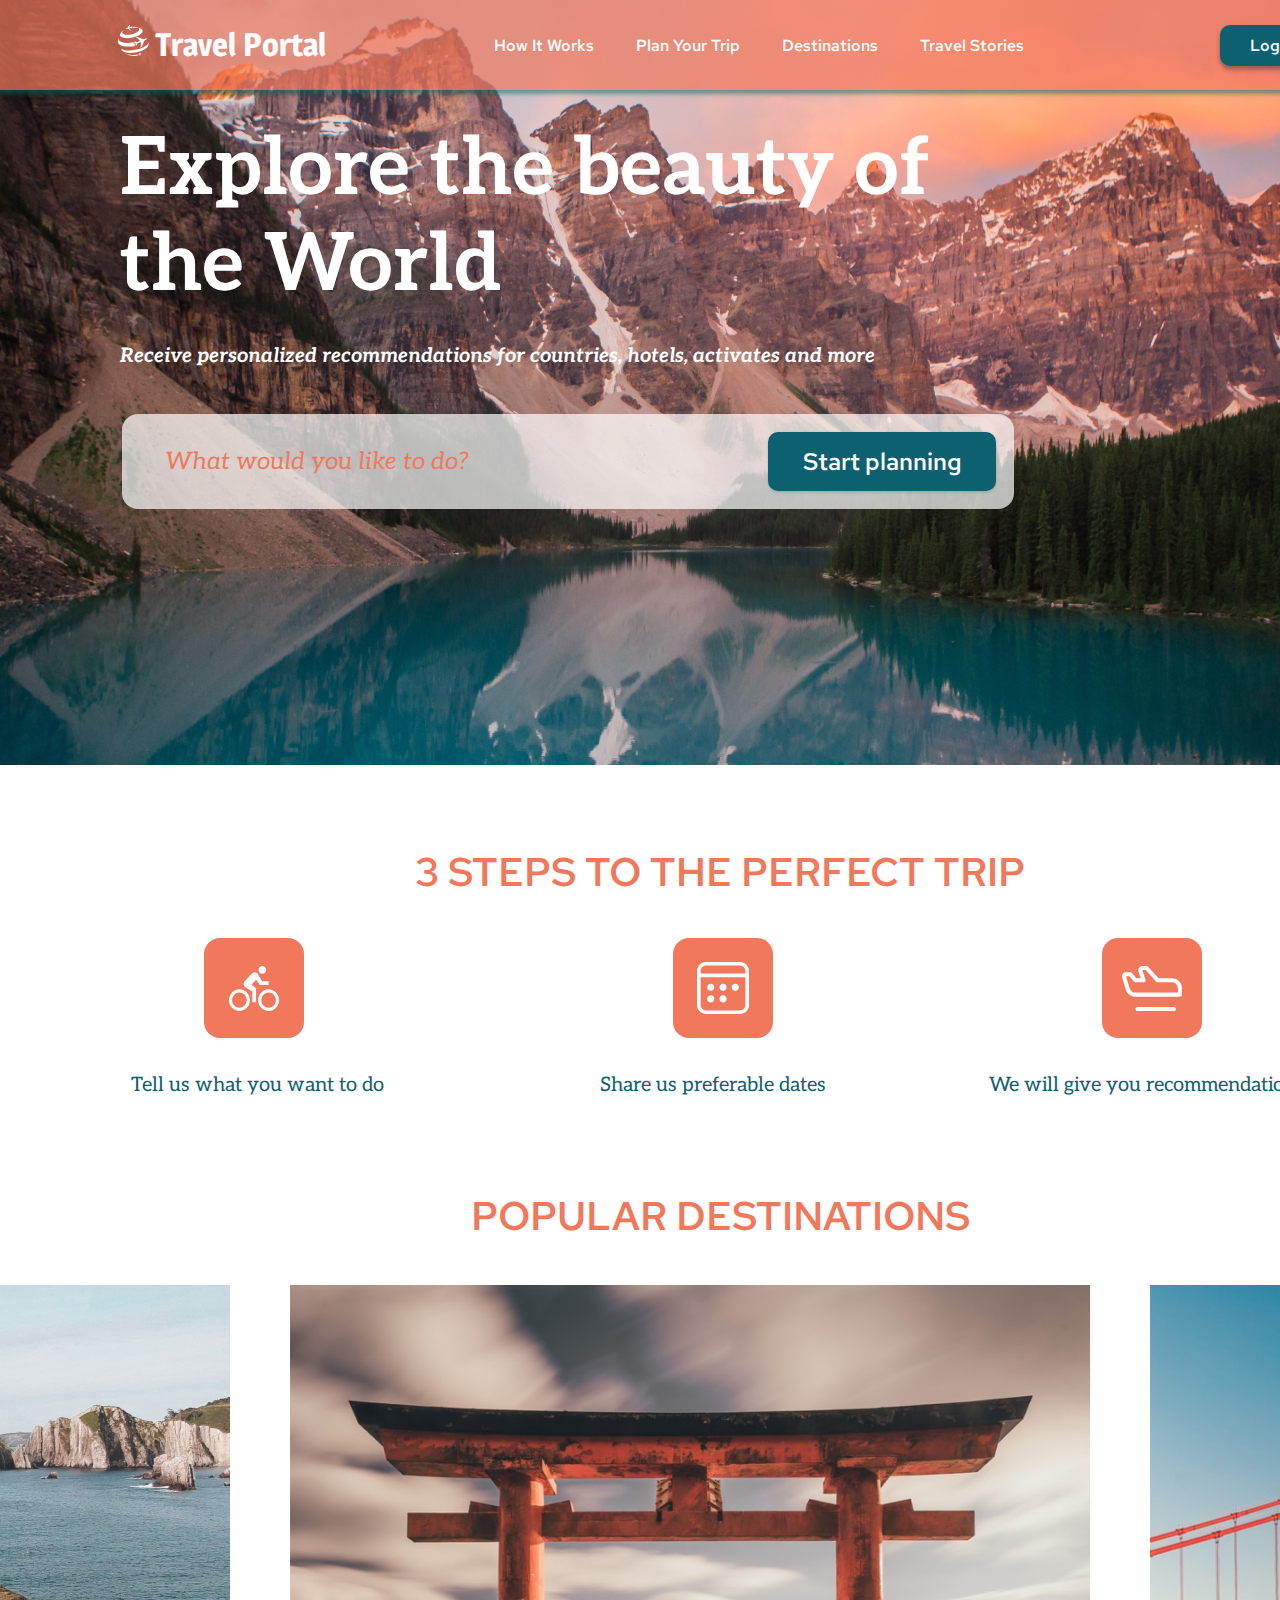
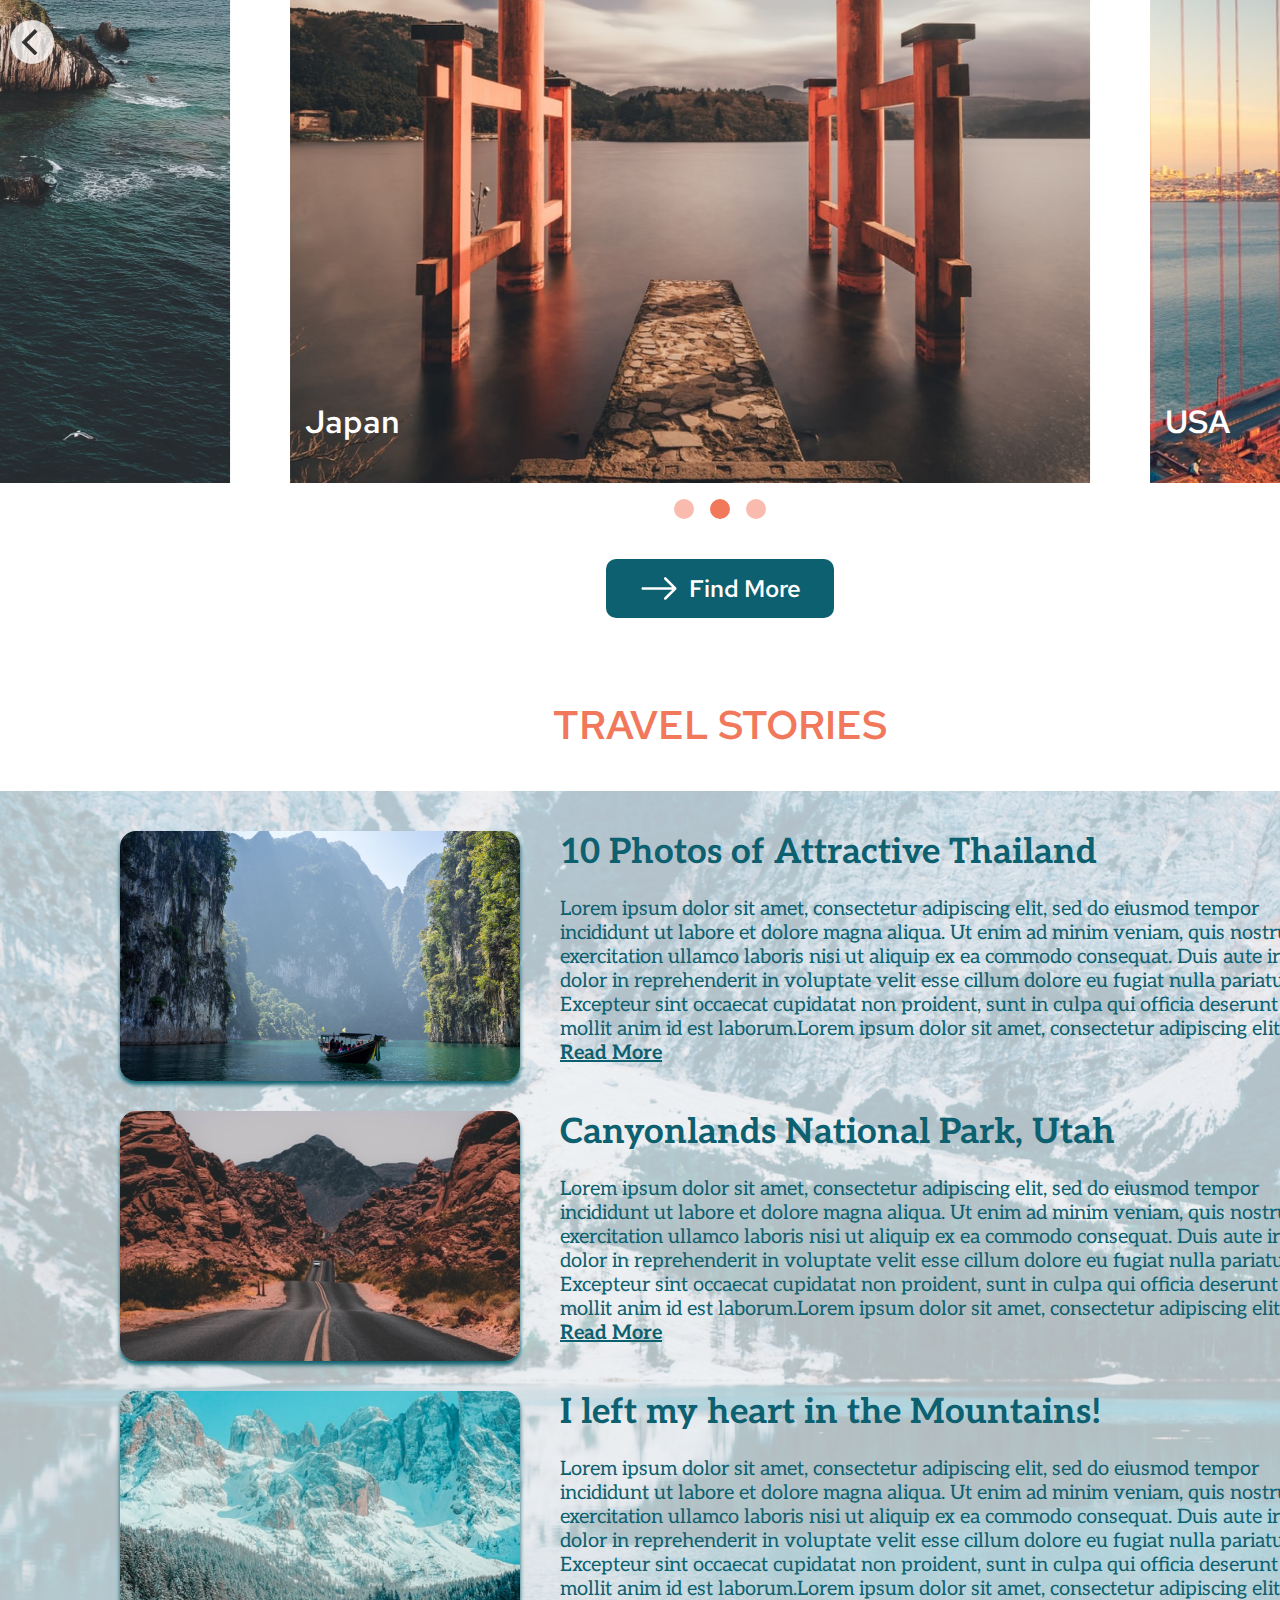
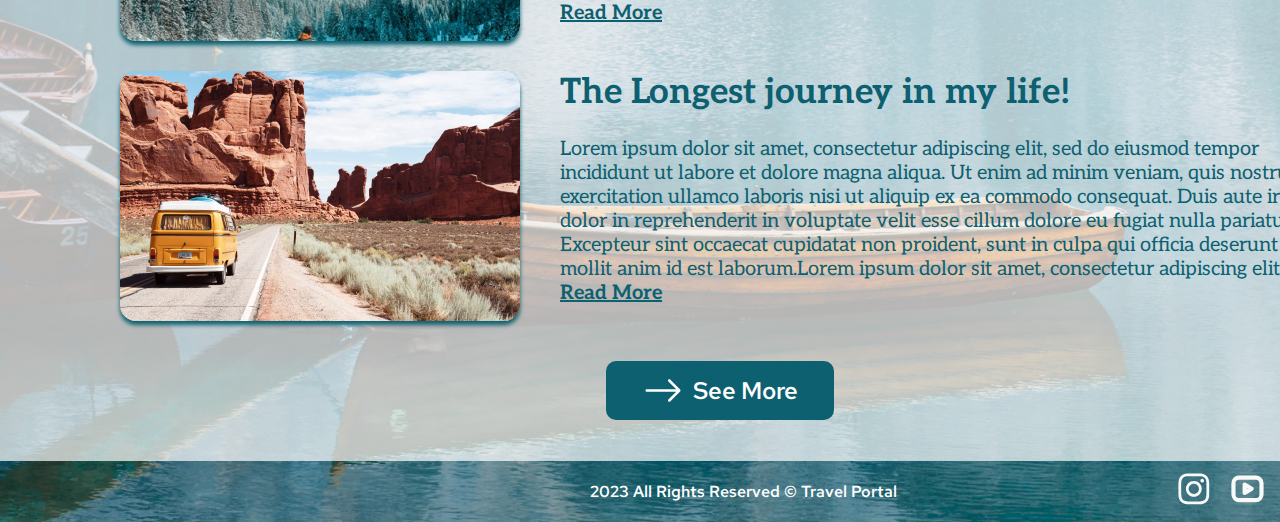
==== commit 4754e0f5: "feat: add register form" ====
--- a/index.html
+++ b/index.html
@@ -162,7 +162,7 @@
                     <div class="line solid-line"></div>
                     <div class="register-block">
                         <p class="register-text">
-                            Don’t have an account?<a href="https://www.travel.ru/" class="register-link"> Register</a>
+                            Don’t have an account?<a href="/#" class="register-link"> Register</a>
                         </p>
                     </div>
                 </form>
@@ -172,28 +172,20 @@
     <div class="popup2">
         <div class="popup2-container">
             <div class="popup2-form">
-                <form action="./info/info.html" class="login-form">
-                    <h2 class="title-login">Create account</h2>
+                <form action="" class="register-form">
+                    <h2 class="title-register">Create account</h2>
                     <div class="input-block">
-                        <fieldset class="input-fieldset2">
+                        <fieldset class="input-fieldset">
                             <label for="email" class="email-label">E-mail<br>
                                 <input type="email" id="email" class="input-login">
                             </label>
                             <label for="password" class="password-label">Password<br>
                                 <input type="password" id="" class="input-login">
                             </label>
-                            <button type="submit" class="button signin-button button-submit">Sign In</button>
-                            <div class="forgot-pass-block">
-                                <a href="/info/info.html" class="forgot-pass-link">Forgot Your Password?</a>
-                            </div>
+                            <button type="submit" class="button signup-button button-submit">Sign Up</button>
                         </fieldset>  
                     </div>
-                    <div class="line solid-line"></div>
-                    <div class="register-block">
-                        <p class="register-text">
-                            Don’t have an account?<a href="https://www.travel.ru/" class="register-link"> Register</a>
-                        </p>
-                    </div>
+                 
                 </form>
             </div>
         </div>
--- a/css/style.css
+++ b/css/style.css
@@ -500,7 +500,7 @@
   font-family: Aleo;
 }
 
-.title-login {
+.title-login, .title-register {
   margin: 25px auto 30px;
   font-size: 32px;
   font-style: normal;
@@ -509,7 +509,7 @@
   text-align: center;
 }
 
-.signin-button {
+.signin-button, .signup-button {
   display: flex;
   justify-content: center;
   align-items: center;
@@ -630,10 +630,53 @@
   line-height: normal;
 }
 
-
-
-
-
-
-
-
+.popup2 {
+  position: fixed;
+  top: 0;
+  left: 0;
+  width: 100%;
+  height: 100%;
+  background-color: rgba(0, 0, 0, 0.8);
+  opacity: 0;
+  visibility: hidden;
+  pointer-events: none;
+  transition: all 0.8s ease 0s;
+}
+
+.popup2.open {
+  opacity: 1;
+  visibility: visible;
+  pointer-events: all;
+}
+
+.popup2-container {
+  min-height: 100%;
+  display: flex; 
+  align-items: center;
+  justify-content: center;
+}
+
+.register-form {
+  width: 560px;
+}
+
+.popup2-form {
+  display: flex;
+  flex-direction: column;
+  align-items: center;
+  width: 650px;
+  height: 436px;
+  border-radius: 16px;
+  background: linear-gradient(180deg, #FFF 0%, #6ba0a8 100%);
+  box-shadow: 0px 4px 4px 0px rgba(0, 0, 0, 0.25);
+  color: #0D606F;
+  font-family: Aleo;
+}
+
+
+
+
+
+
+
+
